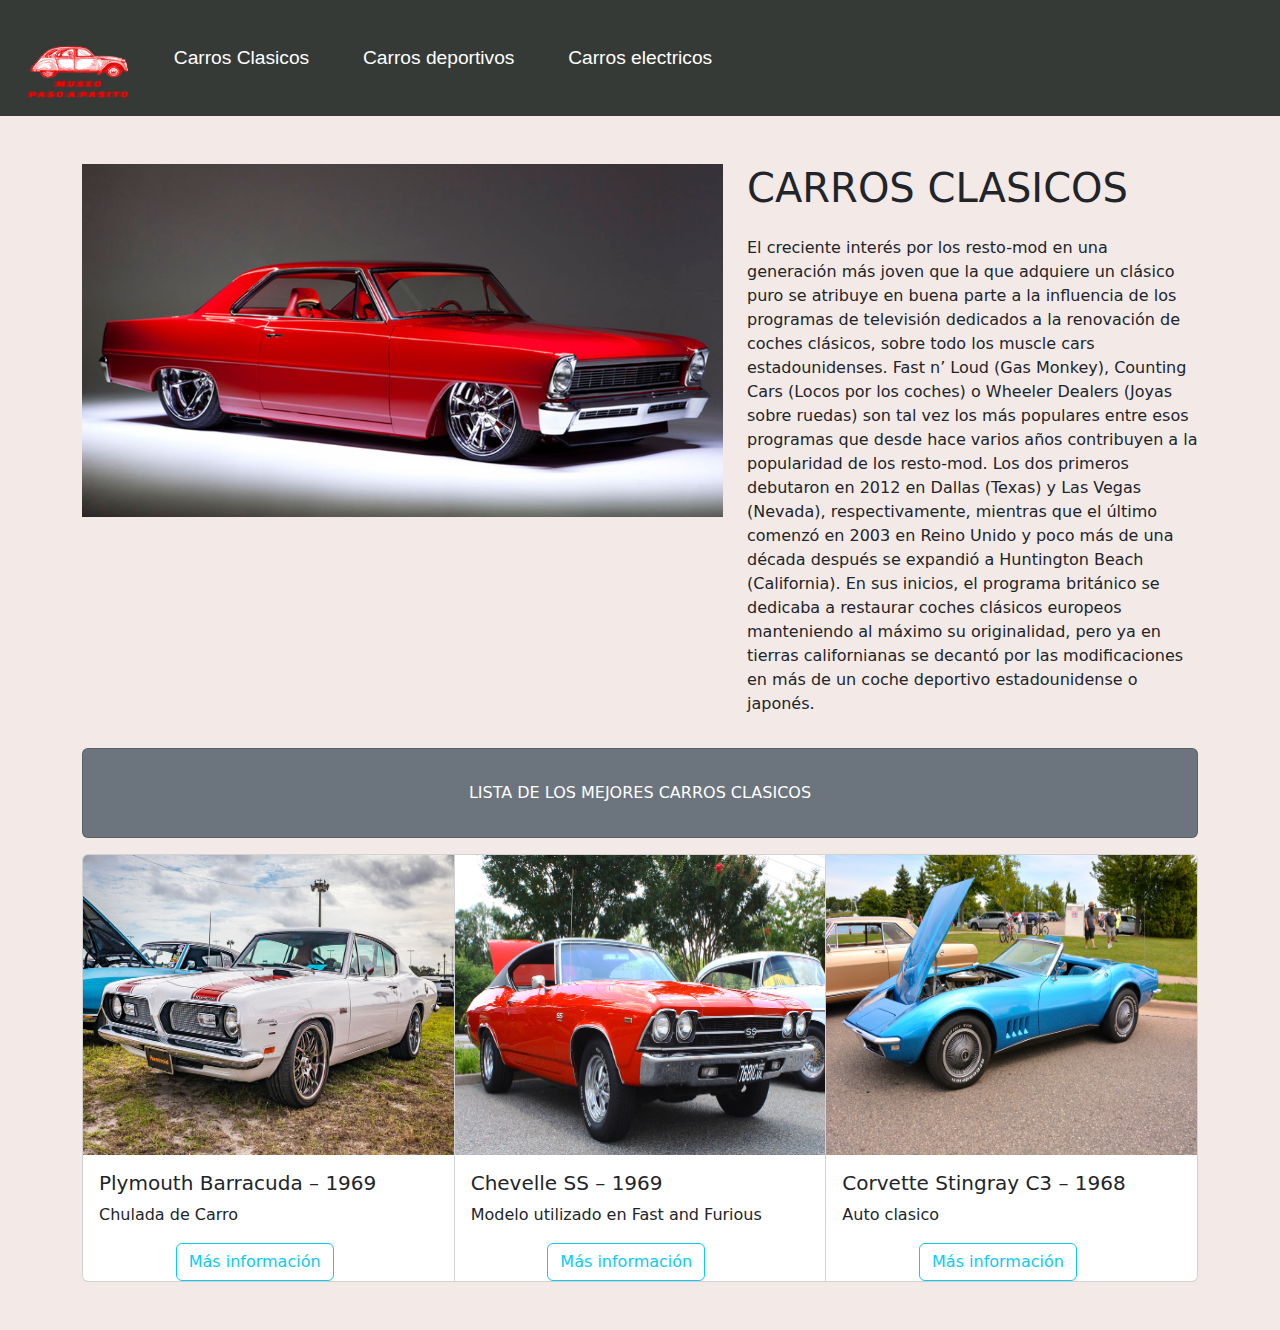
==== Blog Carros Clasicos/carrosClasicos.html @ 3dd34f5d "Add files via upload" ====
<!DOCTYPE html>
<html lang="en">
<head>
    <meta charset="UTF-8">
    <meta http-equiv="X-UA-Compatible" content="IE=edge">
    <meta name="viewport" content="width=device-width, initial-scale=1.0">
    <link rel="stylesheet" href="css/bootstrap.css"/>
    <title>Carros Clasicos</title>
</head>
<body>
  <!-- BARRA DE NAVEGACION-->
  <nav class="navbar navbar-expand-lg"  style="background-color: #353a37;">
    <div class="container-fluid">
      <a class="navbar-brand" href="#"></a>
      <a href="index.html"> <img src="images/logoChido.png" alt="Logo Museo" width="100" height="100"></a>
      <button class="navbar-toggler" type="button" data-bs-toggle="collapse" data-bs-target="#navbarSupportedContent" aria-controls="navbarSupportedContent" aria-expanded="false" aria-label="Toggle navigation">
        <span class="navbar-toggler-icon"></span>
      </button>
      <div class="collapse navbar-collapse" id="navbarSupportedContent">
        <ul class="navbar-nav me-auto mb-2 mb-lg-0">
          <li class="nav-item">
            <a class="nav-link active" aria-current="page" href="carrosClasicos.html" style="color:white;" >Carros Clasicos</a>
          </li>
          <li class="nav-item">
            <a class="nav-link active" aria-current="page" href="carrosDeportivos.html" style="color:white;">Carros deportivos</a>
          </li>
          <li class="nav-item">
            <a class="nav-link active" aria-current="page" href="carrosElectricos.html" style="color:white;">Carros electricos</a>
          </li>
      </div>
    </div>
  </nav>
    <!-- PRIMERA PLANA / INFORMACION DE LA PAGINA-->
    <main class="my-5">
      <div class="container">
        <div class="row">
          <div class= "col-md-7">
            <img src="images/chevroletNova.jpg" alt="Chevrolet Nova II SS Coupe de 1966" class="img-fluid">
          </div>
          <div class="col-md-5">
            <h1>CARROS CLASICOS</h1>
            <P class="mt-4">El creciente interés por los resto-mod en una generación más joven que la que adquiere un clásico puro se atribuye en buena parte a la influencia de los programas de televisión dedicados a la renovación de coches clásicos, sobre todo los muscle cars estadounidenses. Fast n’ Loud (Gas Monkey), Counting Cars (Locos por los coches) o Wheeler Dealers (Joyas sobre ruedas) son tal vez los más populares entre esos programas que desde hace varios años contribuyen a la popularidad de los resto-mod.

              Los dos primeros debutaron en 2012 en Dallas (Texas) y Las Vegas (Nevada), respectivamente, mientras que el último comenzó en 2003 en Reino Unido y poco más de una década después se expandió a Huntington Beach (California). En sus inicios, el programa británico se dedicaba a restaurar coches clásicos europeos manteniendo al máximo su originalidad, pero ya en tierras californianas se decantó por las modificaciones en más de un coche deportivo estadounidense o japonés. </P>
          </div>  
        </div>

        
        <div class="row">
          <div class="col">
            <div class="bg-secondary text-white my-3 py-3 card text-center">
              <div class="card-body">
                LISTA DE LOS MEJORES CARROS CLASICOS
              </div>
            </div>
            <!-- LISTA DE LOS CARROS-->
            <div class="card-group">
              <div class="card">
                <img src="images/plymounthBarracuda.jpg " class="card-img-top" alt="Plymouth Barracuda – 1969" width="300" height="300">
                <div class="card-body">
                  <h5 class="card-title">Plymouth Barracuda – 1969</h5>
                  <p class="card-text">Chulada de Carro</p>
                </div>
                <div class="d-grid gap-2 col-6 mx-auto">
                  <form>
                    <a href="carrosClasicos/plymounthBarracuda.html"> 
                      <button type="button" class="btn btn-outline-info">Más información</button>
                    </a>
                  </form>
                </div>
              </div>
              
              <div class="card">
                <img src="images/Chevelle SS.jpg" class="card-img-top" alt="Chevelle SS – 1969" width="300" height="300">
                <div class="card-body">
                  <h5 class="card-title">Chevelle SS – 1969</h5>
                  <p class="card-text">Modelo utilizado en Fast and Furious</p>
                </div>
                <div class="d-grid gap-2 col-6 mx-auto">
                  <form>
                    <a href="carrosClasicos/chevelleSS.html"> 
                      <button type="button" class="btn btn-outline-info">Más información</button>
                    </a>
                  </form>
                </div>
              </div>

              <div class="card">
                <img src="images/CorvetteStingray.jpg" class="card-img-top" alt="Corvette Stingray C3 – 1968" width="300" height="300">
                <div class="card-body">
                  <h5 class="card-title">Corvette Stingray C3 – 1968</h5>
                  <p class="card-text">Auto clasico</p>
                </div>
                <div class="d-grid gap-2 col-6 mx-auto">
                  <form>
                    <a href="carrosClasicos/corvetteStringray.html"> 
                      <button type="button" class="btn btn-outline-info">Más información</button>
                    </a>
                  </form>
                </div>
              </div>
            </div>
          </div>

        </div>
      </div>
    </main>

    





    <script src="js/bootstrap.js"></script>
</body>
</html>
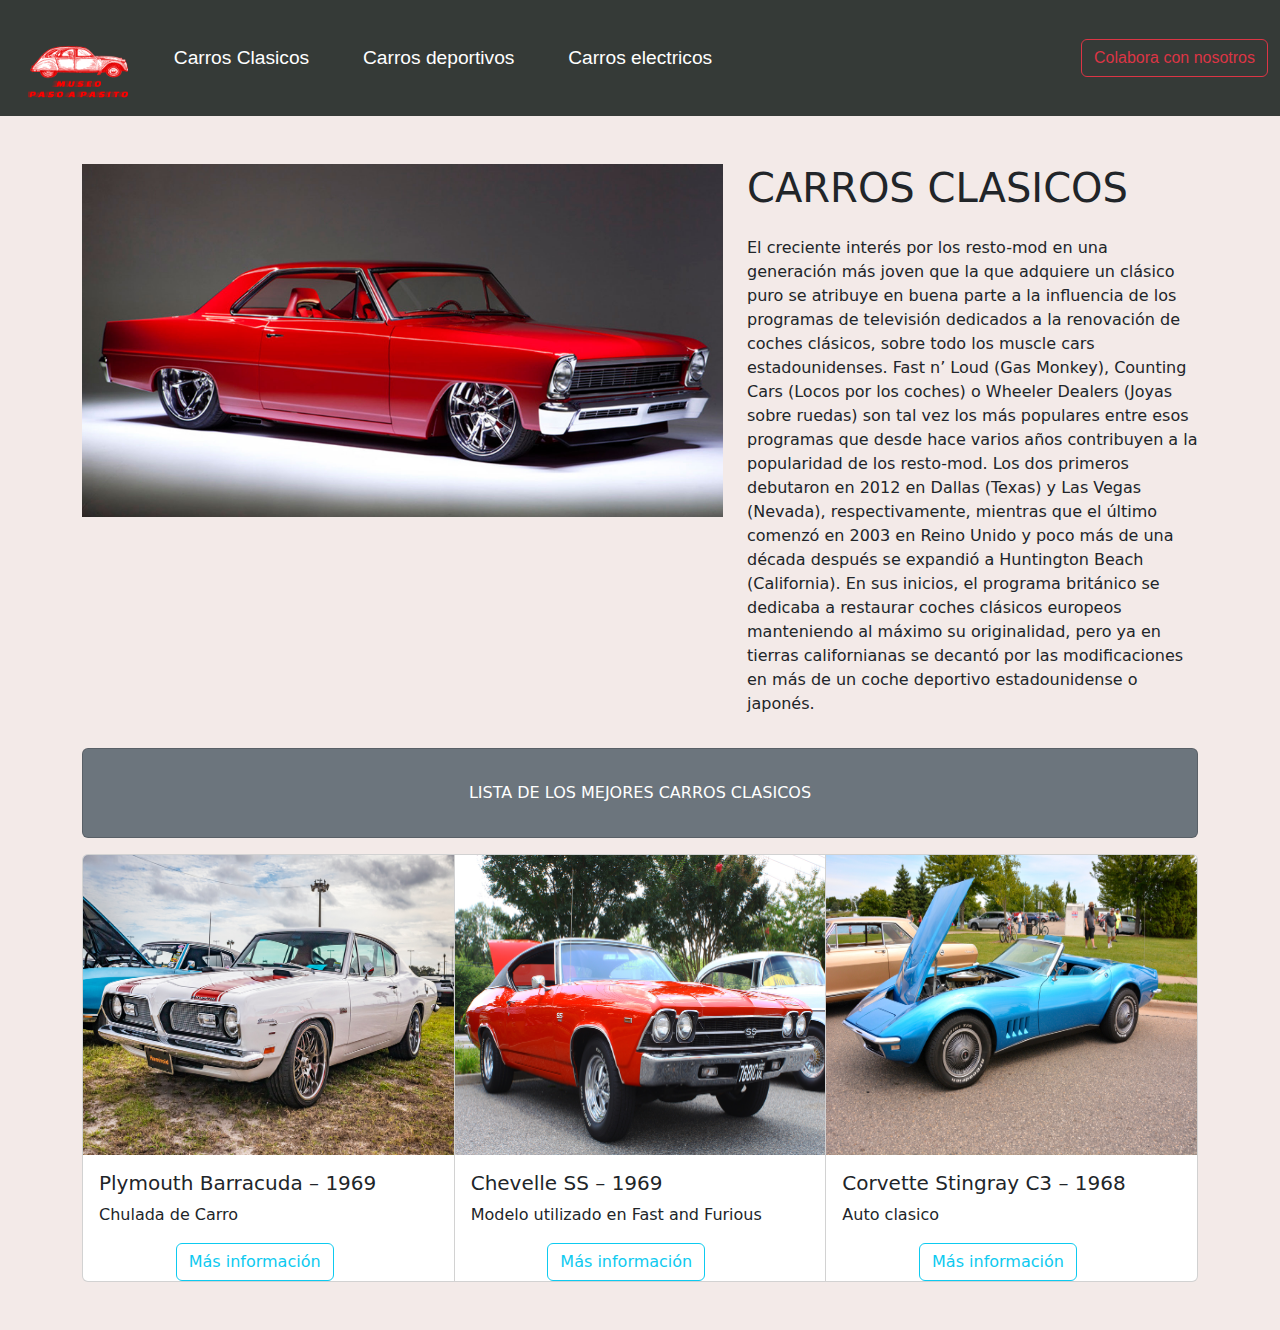
==== commit 749515f6: "Add files via upload" ====
--- a/Blog Carros Clasicos/carrosClasicos.html
+++ b/Blog Carros Clasicos/carrosClasicos.html
@@ -28,6 +28,9 @@
             <a class="nav-link active" aria-current="page" href="carrosElectricos.html" style="color:white;">Carros electricos</a>
           </li>
       </div>
+      <a href="formulario.php"> 
+        <button type="button" class="btn btn-outline-danger">Colabora con nosotros</button>
+      </a>
     </div>
   </nav>
     <!-- PRIMERA PLANA / INFORMACION DE LA PAGINA-->
@@ -56,7 +59,7 @@
             <!-- LISTA DE LOS CARROS-->
             <div class="card-group">
               <div class="card">
-                <img src="images/plymounthBarracuda.jpg " class="card-img-top" alt="Plymouth Barracuda – 1969" width="300" height="300">
+                <img src="images/plymounthBarracuda.jpg " class="card-img-top" alt="Plymouth Barracuda – 1969" width="400" height="300">
                 <div class="card-body">
                   <h5 class="card-title">Plymouth Barracuda – 1969</h5>
                   <p class="card-text">Chulada de Carro</p>
@@ -71,7 +74,7 @@
               </div>
               
               <div class="card">
-                <img src="images/Chevelle SS.jpg" class="card-img-top" alt="Chevelle SS – 1969" width="300" height="300">
+                <img src="images/Chevelle SS.jpg" class="card-img-top" alt="Chevelle SS – 1969" width="400" height="300">
                 <div class="card-body">
                   <h5 class="card-title">Chevelle SS – 1969</h5>
                   <p class="card-text">Modelo utilizado en Fast and Furious</p>
@@ -86,7 +89,7 @@
               </div>
 
               <div class="card">
-                <img src="images/CorvetteStingray.jpg" class="card-img-top" alt="Corvette Stingray C3 – 1968" width="300" height="300">
+                <img src="images/CorvetteStingray.jpg" class="card-img-top" alt="Corvette Stingray C3 – 1968" width="400" height="300">
                 <div class="card-body">
                   <h5 class="card-title">Corvette Stingray C3 – 1968</h5>
                   <p class="card-text">Auto clasico</p>
